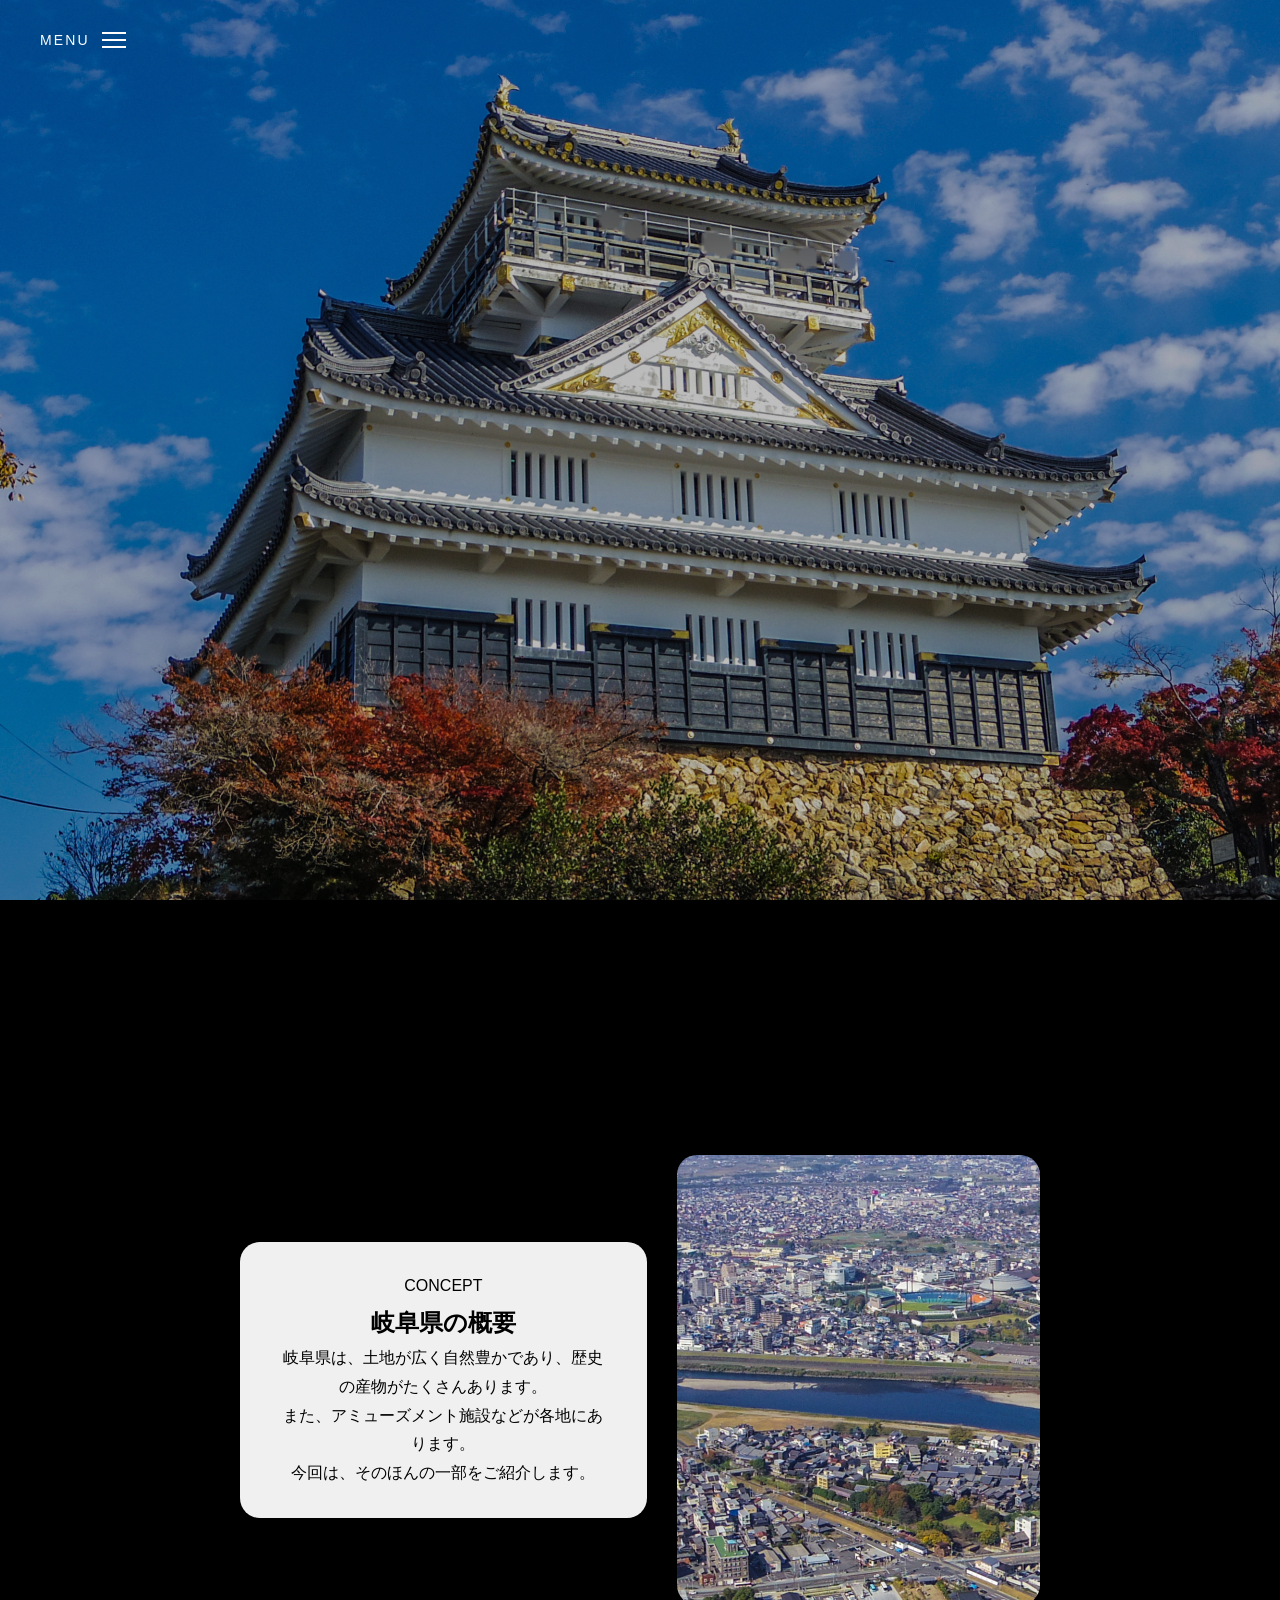
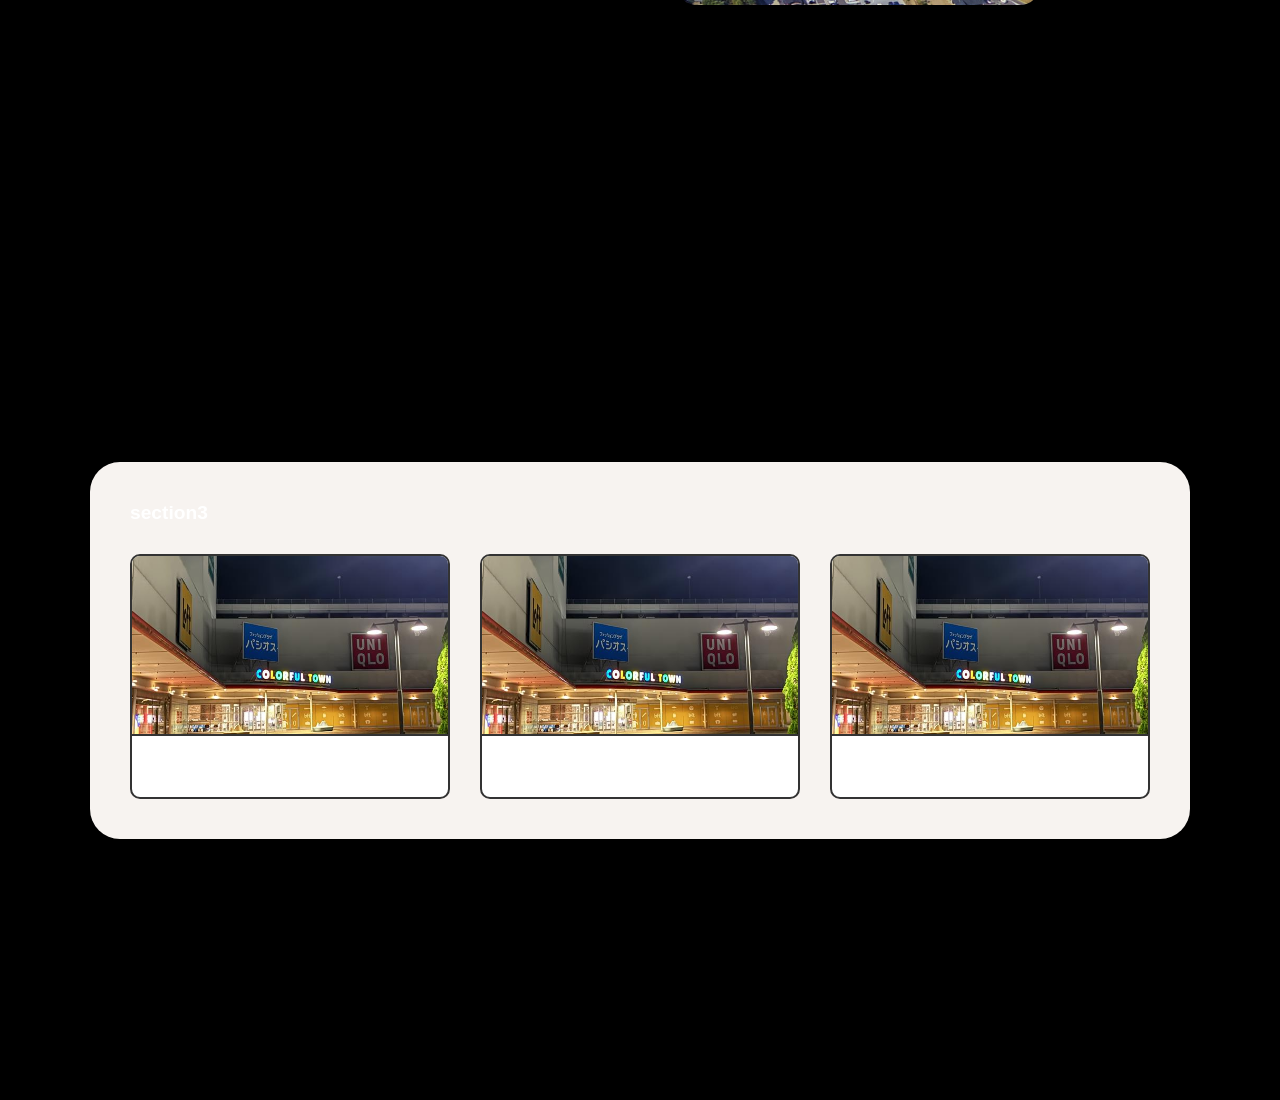
==== spot-a.html @ 2f8ee3c0 "cssとjavascriptの共通部分を作成" ====
<!DOCTYPE html>
<html lang="ja">
<head>
    <meta charset="UTF-8">
    <meta name="viewport" content="width=device-width, initial-scale=1.0">
    <title>Gifuのおすすめ</title>
    <!-- 共通CSS -->
    <link rel="stylesheet" href="css/style.css">
    <link rel="stylesheet" href="css/style-a.css">
</head>
<body>

    <!-- セクション１ -->
    <section class="section-1" id="one">
        <div class="img-area">
            <img src="images/gifuCastle.jpg">
        </div> 
    </section>
      
      <!-- 背景オーバーレイ -->
      <div class="hero-overlay"></div>

      <!-- 画面固定UI: ハンバーガーボタン -->
        <button class="menu-open-btn" id="menuOpenBtn" aria-label="Open Menu">
            <span>MENU</span>
            <div class="hamburger-icon">
                <span></span>
                <span></span>
                <span></span>
            </div>
        </button>

    <!-- ドロワーメニュー -->
    <div class="drawer-overlay" id="drawer">
        <!-- 閉じる（✕）ボタン -->
        <button class="menu-close-btn" id="menuCloseBtn" aria-label="Close Menu">✕</button>

        <!-- 左側：3割の灰色コンテンツエリア -->
        <div class="drawer-left">
            <nav class="drawer-nav">
            <!-- サイト内移動グループ -->
            <div class="nav-group">
                <h3 class="nav-category-title">サイト内移動</h3>
                <ul>
                    <li><a href="#one" class="scroll-link">TOP</a></li>
                    <li><a href="#two" class="scroll-link">CONCEPT</a></li>
                    <li><a href="#three" class="scroll-link">WORKS</a></li>
                </ul>
            </div>

        <!-- サイト移動（別ページ遷移）グループ -->
        <div class="nav-group">
            <h3 class="nav-category-title">サイト移動</h3>
            <ul>
              <li><a href="index.html">HOME</a></li>
              <li><a href="spot-a.html">ページ名 1</a></li>
              <li><a href="spot-b.html">ページ名 2</a></li>
            </ul>
        </div>
        </nav>

      <!-- ドロワー下部フッター -->
      <div class="drawer-footer">
        <p>© 2026 Group work. All Rights Reserved.</p>
      </div>
    </div>

    <!-- 右側：7割の黒透明エリア（背景画像が透ける） -->
    <div class="drawer-right" id="drawerBackdrop"></div>
    </div>

    <!-- 3割の黒透明エリア（背景画像が透ける） -->
    <div class="drawer-backdrop" id="drawerBackdrop"></div>
    </div>
  
    <!-- セクション２ -->
    <section id="two" class="section-2">
        <div class="concept-card">
            <div class="concept-text-container">
                <span class="section-tag">CONCEPT</span>
                <h2 class="concept-heading">岐阜県の概要</h2>
                <p>岐阜県は、土地が広く自然豊かであり、歴史の産物がたくさんあります。</p>
                <p>また、アミューズメント施設などが各地にあります。</p>
                <p>今回は、そのほんの一部をご紹介します。</p>
            </div>
        </div>

        <!-- 写真 -->
        <div class="concept-image-container">
            <img src="images/Townscape.jpg" alt="展望景色">
        </div>
    </section>

    <!-- セクション3 -->
    <section id="section3">
        <div class="section3-container">
            <h2 class="section3-title">section3</h2>
            
            <div class="cards-grid">
                <!-- カード1 -->
                <div class="sub-card">
                    <div class="sub-card-img">
                        <img src="images/Colorful.jpg" alt="画像1">
                    </div>
                    <div class="sub-card-text">詳細文</div>
                </div>
                <!-- カード2 -->
                <div class="sub-card">
                    <div class="sub-card-img">
                        <img src="images/Colorful.jpg" alt="画像2">
                    </div>
                    <div class="sub-card-text">詳細文</div>
                </div>
                <!-- カード3 -->
                <div class="sub-card">
                    <div class="sub-card-img">
                        <img src="images/Colorful.jpg" alt="画像3">
                    </div>
                    <div class="sub-card-text">詳細文</div>
                </div>
            </div>
        </div>
    </section>

    <!-- 共通script -->
    <script src="js/script.js"></script>
    <!-- spot-a専用script -->
    <script src="js/script-a.js"></script>
</body>
</html>
---- css/style.css ----
/* ==========================================================================
   BASIC RESET & BASE STYLES
   ========================================================================== */
* {
  margin: 0;
  padding: 0;
  box-sizing: border-box;
}

body {
  font-family: 'Helvetica Neue', Arial, sans-serif;
  color: #ffffff;
  background-color: #000000;
  overflow-x: hidden;
}

/* ==========================================================================
   HAMBURGER MENU TRIGGER BUTTON
   ========================================================================== */
.menu-open-btn {
  position: fixed;
  top: 32px;
  left: 40px;
  z-index: 30;
  display: flex;
  align-items: center;
  gap: 12px;
  background: none;
  border: none;
  color: #ffffff;
  font-size: 14px;
  letter-spacing: 0.15em;
  cursor: pointer;
}

.hamburger-icon {
  display: flex;
  flex-direction: column;
  gap: 5px;
  width: 24px;
}

.hamburger-icon span {
  display: block;
  height: 2px;
  width: 100%;
  background-color: #ffffff;
}

/* ==========================================================================
   DRAWER MENU (30% Menu / 70% Opaque Overlay)
   ========================================================================== */

/* ドロワー全体コンテナ */
.drawer-overlay {
  position: fixed;
  top: 0;
  left: 0;
  width: 100vw;
  height: 100vh;
  z-index: 999;
  display: flex;
  visibility: hidden;
  opacity: 0;
  pointer-events: none;
  transition: visibility 0s 0.6s, opacity 0.6s ease;
}

.drawer-overlay.open {
  visibility: visible;
  opacity: 1;
  pointer-events: auto;
  transition: opacity 0.6s ease;
}

/* 左側：メニュー表示領域（画面の3割・灰色背景） */
.drawer-left {
  width: 30%;
  height: 100%;
  background-color: #2D3033; /* 落ち着いた灰色 */
  padding: 120px 5% 60px;
  display: flex;
  flex-direction: column;
  justify-content: space-between;
  transform: translateX(-100%);
  transition: transform 0.6s cubic-bezier(0.77, 0, 0.175, 1);
}

/* 右側：黒透明度30%領域（画面の7割・背景透け） */
.drawer-right {
  width: 70%;
  height: 100%;
  background-color: rgba(0, 0, 0, 0.3); /* 透明度30%の黒 */
  backdrop-filter: blur(4px);
  cursor: pointer;
  transform: translateX(-100%);
  transition: transform 0.6s cubic-bezier(0.77, 0, 0.175, 1) 0.08s;
}

/* ドロワーが開いた際のスライドイン */
.drawer-overlay.open .drawer-left,
.drawer-overlay.open .drawer-right {
  transform: translateX(0);
}

/* ✕ボタン（画面左上の元の位置に固定） */
.menu-close-btn {
  position: absolute;
  top: 32px;
  left: 40px;
  z-index: 1001;
  background: none;
  border: none;
  color: #ffffff;
  font-size: 24px;
  cursor: pointer;
  transition: transform 0.3s ease;
}

.menu-close-btn:hover {
  transform: scale(1.1);
}

/* メニュー内のグループ・見出し */
.nav-group {
  margin-bottom: 32px;
}

.nav-group:last-child {
  margin-bottom: 0;
}

/* カテゴリ見出し（「サイト内移動」「サイト移動」） */
.nav-category-title {
  font-size: 0.9rem;
  letter-spacing: 0.2em;
  color: #d4af37; /* ゴールドアクセント */
  font-weight: 400;
  margin-bottom: 12px;
  padding-bottom: 4px;
  border-bottom: 1px solid rgba(255, 255, 255, 0.15);
  display: inline-block;
}

/* ナビゲーションリスト＆リンク */
.drawer-nav ul {
  list-style: none;
}

.drawer-nav li {
  margin-bottom: 12px;
}

.drawer-nav a {
  color: #e5e5e5;
  text-decoration: none;
  font-size: 1.15rem;
  font-weight: 300;
  letter-spacing: 0.12em;
  display: inline-block;
  opacity: 0.85;
  transition: all 0.3s ease;
}

.drawer-nav a:hover {
  opacity: 1;
  color: #ffffff;
  transform: translateX(6px);
}

/* ドロワー最下部のフッター情報 */
.drawer-footer {
  font-size: 12px;
  letter-spacing: 0.1em;
  opacity: 0.6;
  line-height: 1.8;
  color: #ffffff;
}

/* ==========================================================================
   SECTIONS
   ========================================================================== */
.section {
  width: 100%;
  min-height: 100vh;
  padding: 100px 40px;
  background-color: #1a1a1a;
  color: #ffffff;
}
---- css/style-a.css ----
/* ==========================================================================
セクション１:
   ========================================================================== */
.section-1 {
  position: relative;
  width: 100vw;
  height: 100vh;
  overflow: hidden;
  display: flex;
  align-items: center;
  justify-content: center;
}

/* 画面の暗がりオーバーレイ */
.hero-overlay {
  position: absolute;
  top: 0;
  left: 0;
  width: 100%;
  height: 100%;
  background: rgba(0, 0, 0, 0.25);
  pointer-events: none;
}

/* ハンバーガーボタン */
.menu-open-btn {
  position: fixed;
  top: 32px;
  left: 40px;
  z-index: 30;
  display: flex;
  align-items: center;
  gap: 12px;
  background: none;
  border: none;
  color: #ffffff;
  font-size: 14px;
  letter-spacing: 0.15em;
  cursor: pointer;
}

.hamburger-icon {
  display: flex;
  flex-direction: column;
  gap: 5px;
  width: 24px;
}

.hamburger-icon span {
  display: block;
  height: 2px;
  width: 100%;
  background-color: #ffffff;
}

.carousel-arrow:hover {
  background: rgba(0, 0, 0, 0.6);
}

.carousel-arrow.left { left: 24px; }
.carousel-arrow.right { right: 24px; }

/* ヒーローコンテンツ */
.hero-content {
  position: relative;
  z-index: 20;
  text-align: center;
  padding: 0 20px;
}

.hero-subtext {
  font-size: 12px;
  letter-spacing: 0.3em;
  margin-bottom: 12px;
  opacity: 0.8;
}

.hero-title {
  font-size: 48px;
  font-weight: 300;
  letter-spacing: 0.15em;
  margin-bottom: 16px;
}

.hero-description {
  font-size: 14px;
  letter-spacing: 0.2em;
  margin-bottom: 32px;
  opacity: 0.8;
}

.hero-btn {
  display: inline-block;
  padding: 12px 32px;
  border: 1px solid #ffffff;
  color: #ffffff;
  text-decoration: none;
  font-size: 12px;
  letter-spacing: 0.2em;
  transition: all 0.3s;
}

.hero-btn:hover {
  background-color: #ffffff;
  color: #111111;
}

/* インジケータードット */
.carousel-dots {
  position: absolute;
  bottom: 32px;
  z-index: 20;
  display: flex;
  gap: 12px;
}

.dot {
  width: 8px;
  height: 8px;
  border-radius: 50%;
  background: rgba(255, 255, 255, 0.4);
  cursor: pointer;
}

.dot.active {
  background: #ffffff;
  transform: scale(1.2);
}
/* ==========================================================================
セクション２:
   ========================================================================== */
/* セクション２全体設定 */
#two{
    width: 100%;
    min-height: 100vh;
    padding-top: 60px;
    box-sizing: border-box;
    background-color: #000000;
    display: flex;
    flex-direction: row;
    justify-content: center;
    overflow: hidden;
    
}

.section-2{
    width: 100%;
    max-width: 800px;
    margin: 0 auto;
    display: flex;
    flex-direction: column;
    align-items: center;
    gap: 30px;
}

/* 説明エリアの設定 */
.concept-card {
    width: 100%;
    max-width: 700px;
    padding: 30px 40px;
    background-color: #f0f0f0;
    color: #000000;
    border-radius: 20px;
    text-align: center;
    line-height: 1.8;
    box-sizing: border-box;
}

/* 画像エリア */
.concept-image-container {
    width: 100%;
    max-width: 1500px;
    max-height: 50vh;
    height: 0 auto;
    margin: 0 auto;
    display: flex;
    justify-content: center;
    align-items: center;
    border-radius: 20px; 
    overflow: hidden; 
    background-color: #000000;
}

.concept-text-container img {
    width: 100%;
    height: auto;
    max-height: 50vh;
    object-fit: contain;
    display: block;
    border-radius: 20px;
}
/* ==========================================================================
セクション３:
   ========================================================================== */
#section3 {
    width: 100%;
    min-height: 100vh;
    background-color: #000000;
    display: flex;
    justify-content: center;
    align-items: center;
    padding: 60px 20px;
}

.section3-container {
    width: 100%;
    max-width: 1100px;
    background-color: #f7f3f0;
    border-radius: 30px;
    padding: 40px;
    box-sizing: border-box;
}

.section3-title {
    font-size: 1.2rem;
    margin-bottom: 30px;
    font-weight: bold;
}

/* 3つ並ぶカードのグリッド */
.cards-grid {
    display: grid;
    grid-template-columns: repeat(3, 1fr);
    gap: 30px;
}

/* 個別のサブカード */
.sub-card {
    background-color: #ffffff;
    border: 2px solid #333333;
    border-radius: 10px;
    display: flex;
    flex-direction: column;
    overflow: hidden;
}

.sub-card-img {
    width: 100%;
    height: 180px;
    border-bottom: 2px solid #333333;
    display: flex;
    justify-content: center;
    align-items: center;
    background-color: #f9f9f9;
}

.sub-card-img img {
    width: 100%;
    height: 100%;
    object-fit: cover;
    display: block;
}

.sub-card-text {
    padding: 20px;
    text-align: center;
    font-size: 0.95rem;
}

/* ==========================================
   レスポンシブ対応（スマホ画面など）
========================================== */
@media (max-width: 768px) {
    /* セクション2を縦並びに切り替え */
    .concept-content-wrapper {
        flex-direction: column;
    }

    /* セクション3のグリッドを縦1列に切り替え */
    .cards-grid {
        grid-template-columns: 1fr;
    }
}
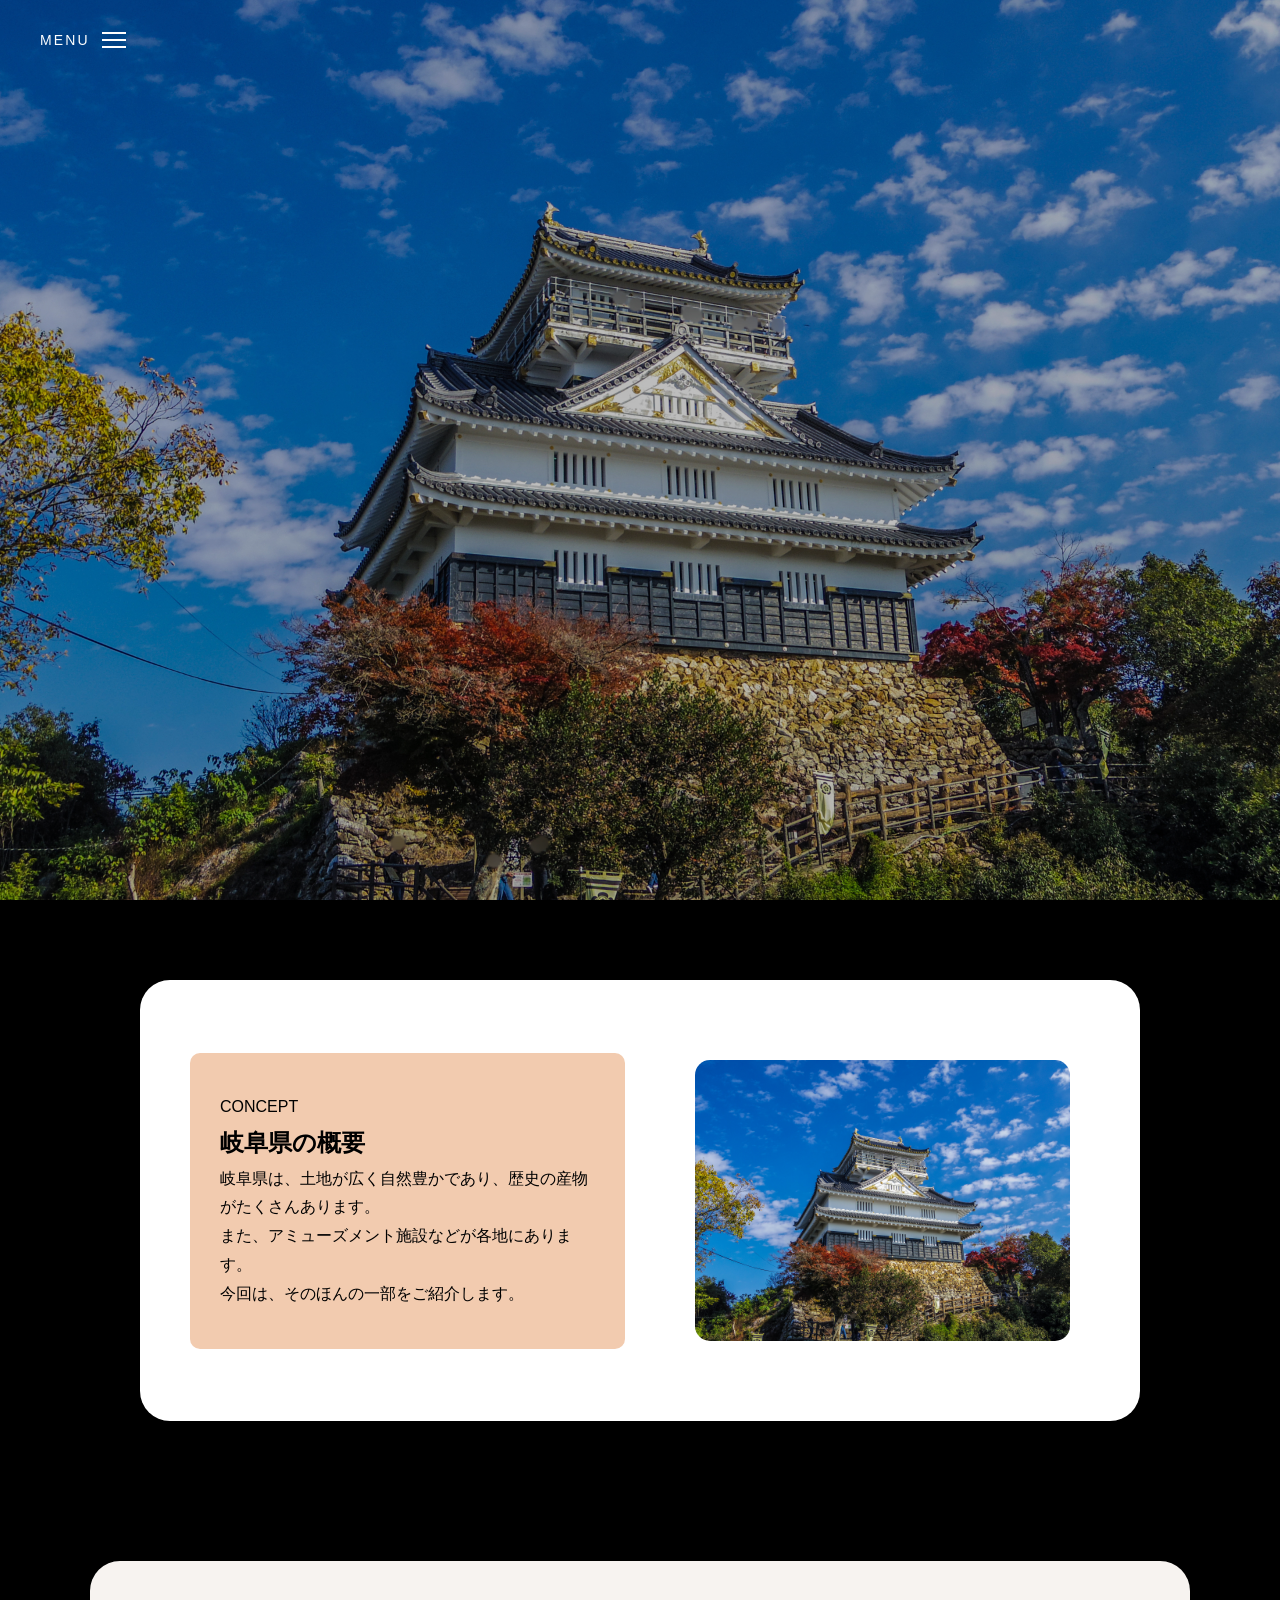
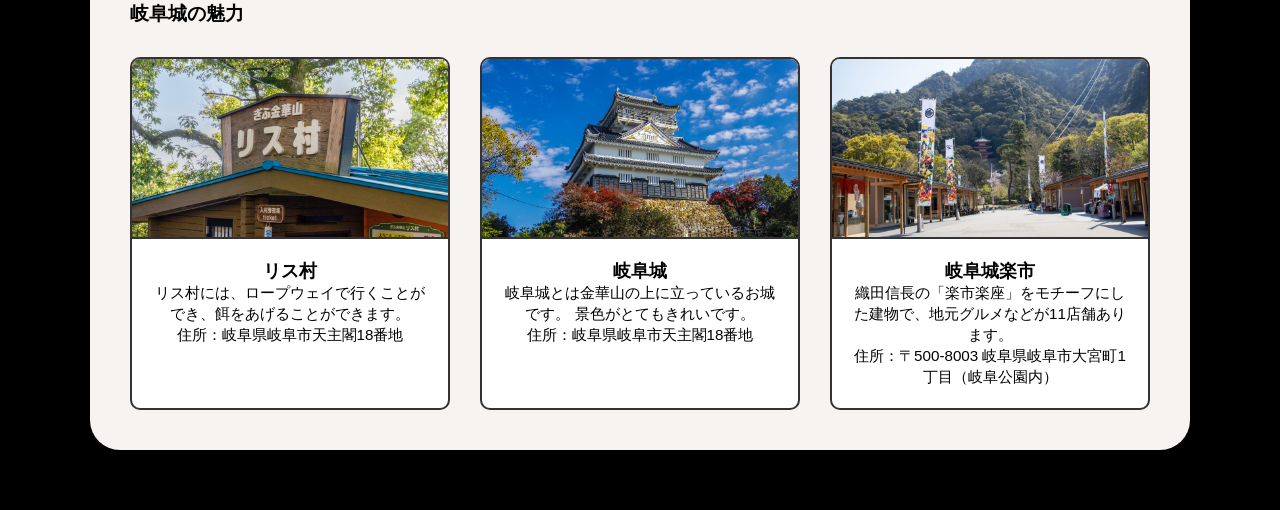
==== commit 903e24c4: "サイトの間隔を開けました" ====
--- a/spot-a.html
+++ b/spot-a.html
@@ -43,8 +43,8 @@
                 <h3 class="nav-category-title">サイト内移動</h3>
                 <ul>
                     <li><a href="#one" class="scroll-link">TOP</a></li>
-                    <li><a href="#two" class="scroll-link">CONCEPT</a></li>
-                    <li><a href="#three" class="scroll-link">WORKS</a></li>
+                    <li><a href="#two" class="scroll-link">岐阜の紹介</a></li>
+                    <li><a href="#three" class="scroll-link">岐阜城周辺のおすすめ</a></li>
                 </ul>
             </div>
 
@@ -53,8 +53,7 @@
             <h3 class="nav-category-title">サイト移動</h3>
             <ul>
               <li><a href="index.html">HOME</a></li>
-              <li><a href="spot-a.html">ページ名 1</a></li>
-              <li><a href="spot-b.html">ページ名 2</a></li>
+              <li><a href="spot-b.html">カラフルタウン2</a></li>
             </ul>
         </div>
         </nav>
@@ -71,7 +70,6 @@
 
     <!-- 3割の黒透明エリア（背景画像が透ける） -->
     <div class="drawer-backdrop" id="drawerBackdrop"></div>
-    </div>
   
     <!-- セクション２ -->
     <section id="two" class="section-2">
@@ -83,40 +81,59 @@
                 <p>また、アミューズメント施設などが各地にあります。</p>
                 <p>今回は、そのほんの一部をご紹介します。</p>
             </div>
-        </div>
 
         <!-- 写真 -->
         <div class="concept-image-container">
-            <img src="images/Townscape.jpg" alt="展望景色">
+            <img src="images/gifuCastle.jpg" alt="岐阜城">
         </div>
+     </div>
     </section>
 
     <!-- セクション3 -->
-    <section id="section3">
+    <section id="three" id="three">
         <div class="section3-container">
-            <h2 class="section3-title">section3</h2>
+            <h2 class="section3-title">岐阜城の魅力</h2>
             
             <div class="cards-grid">
                 <!-- カード1 -->
                 <div class="sub-card">
                     <div class="sub-card-img">
-                        <img src="images/Colorful.jpg" alt="画像1">
+                        <img src="images/risu-town.jpg" alt="画像1">
                     </div>
-                    <div class="sub-card-text">詳細文</div>
+                    <div class="sub-card-text">
+                        <h3>リス村</h3>
+                        <p>
+                            リス村には、ロープウェイで行くことができ、餌をあげることができます。<br>
+                            住所：岐阜県岐阜市天主閣18番地
+                        </p>
+                    </div>
                 </div>
                 <!-- カード2 -->
                 <div class="sub-card">
                     <div class="sub-card-img">
-                        <img src="images/Colorful.jpg" alt="画像2">
+                        <img src="images/gifuCastle.jpg" alt="画像2">
                     </div>
-                    <div class="sub-card-text">詳細文</div>
+                    <div class="sub-card-text">
+                        <h3>岐阜城</h3>
+                        <p>
+                            岐阜城とは金華山の上に立っているお城です。
+                            景色がとてもきれいです。<br>
+                            住所：岐阜県岐阜市天主閣18番地
+                        </p>
+                    </div>
                 </div>
                 <!-- カード3 -->
                 <div class="sub-card">
                     <div class="sub-card-img">
-                        <img src="images/Colorful.jpg" alt="画像3">
+                        <img src="images/gifu-rakuiti.jpg" alt="画像3">
                     </div>
-                    <div class="sub-card-text">詳細文</div>
+                    <div class="sub-card-text">
+                        <h3>岐阜城楽市</h3>
+                        <p>
+                            織田信長の「楽市楽座」をモチーフにした建物で、地元グルメなどが11店舗あります。<br>
+                            住所：〒500-8003 岐阜県岐阜市大宮町1丁目（岐阜公園内）
+                        </p>
+                    </div>
                 </div>
             </div>
         </div>
--- a/css/style-a.css
+++ b/css/style-a.css
@@ -20,6 +20,22 @@
   height: 100%;
   background: rgba(0, 0, 0, 0.25);
   pointer-events: none;
+}
+
+/* 見開き画像エリア */
+.img-area {
+    width: 100%;
+    max-width: none;
+    margin: 0;
+    padding: 0;
+    box-sizing: border-box;
+}
+
+.img-area img {
+    display: block;
+    width: 100%;
+    height: 100%;
+    object-fit: cover;
 }
 
 /* ハンバーガーボタン */
@@ -128,73 +144,100 @@
 }
 /* ==========================================================================
 セクション２:
-   ========================================================================== */
+========================================================================== */
 /* セクション２全体設定 */
-#two{
-    width: 100%;
-    min-height: 100vh;
-    padding-top: 60px;
+#two {
+    width: 100%;
+    padding: 80px 20px;
     box-sizing: border-box;
     background-color: #000000;
     display: flex;
     flex-direction: row;
     justify-content: center;
+    align-items: center;
     overflow: hidden;
+}
+
+.section-2 {
+    width: 100%;
+    max-width: 1100px;
+    margin: 0 auto;
+    display: flex;
+    flex-direction: column;
+    align-items: center;
+    gap: 30px;
+}
+
+/* 外枠カード　中の説明エリア */
+.concept-card {
+    width: 100%;
+    max-width: 1000px;
+    padding: 60px 50px;
+    background-color: #ffffff; 
+    color: #000000;
+    border-radius: 30px;
+    box-sizing: border-box;
     
-}
-
-.section-2{
-    width: 100%;
-    max-width: 800px;
-    margin: 0 auto;
-    display: flex;
-    flex-direction: column;
-    align-items: center;
-    gap: 30px;
-}
-
-/* 説明エリアの設定 */
-.concept-card {
-    width: 100%;
-    max-width: 700px;
-    padding: 30px 40px;
-    background-color: #f0f0f0;
-    color: #000000;
-    border-radius: 20px;
-    text-align: center;
+    /* 左右に並べる */
+    display: flex;
+    justify-content: space-between;
+    align-items: center;
+    gap: 50px;
+}
+
+/* 左側の説明エリア */
+.concept-text-container {
+    flex: 1;
+    background-color: #f2cbaf; 
+    padding: 40px 30px;
+    border-radius: 10px;
     line-height: 1.8;
-    box-sizing: border-box;
-}
-
-/* 画像エリア */
+    text-align: left;
+    box-sizing: border-box;
+}
+
+/* 画像コンテナ */
 .concept-image-container {
-    width: 100%;
-    max-width: 1500px;
-    max-height: 50vh;
-    height: 0 auto;
-    margin: 0 auto;
+    flex: 1;
+    width: 100%;
+    max-width: 100%;
+    height: auto;
+    margin: 0;
     display: flex;
     justify-content: center;
+    min-width: 0;
+    min-height: 300px;
     align-items: center;
     border-radius: 20px; 
     overflow: hidden; 
-    background-color: #000000;
-}
-
-.concept-text-container img {
+    background-color: #ffffff; /* 画像枠の背景（白） */
+    padding: 20px;
+    box-sizing: border-box;
+}
+
+/* 画像自体の設定 */
+.concept-image-container img {
     width: 100%;
     height: auto;
-    max-height: 50vh;
+    max-height: 400px;
     object-fit: contain;
     display: block;
-    border-radius: 20px;
+    border-radius: 15px;
+}
+
+/* スマホなど画面が狭いときは縦並びにするレスポンシブ対応 */
+@media (max-width: 768px) {
+    .concept-card {
+        flex-direction: column;
+        padding: 30px 20px;
+        gap: 30px;
+    }
 }
 /* ==========================================================================
 セクション３:
    ========================================================================== */
-#section3 {
-    width: 100%;
-    min-height: 100vh;
+#three {
+    width: 100%;
     background-color: #000000;
     display: flex;
     justify-content: center;
@@ -215,6 +258,7 @@
     font-size: 1.2rem;
     margin-bottom: 30px;
     font-weight: bold;
+    color: #000000;
 }
 
 /* 3つ並ぶカードのグリッド */
@@ -255,6 +299,7 @@
     padding: 20px;
     text-align: center;
     font-size: 0.95rem;
+    color: #000000;
 }
 
 /* ==========================================
